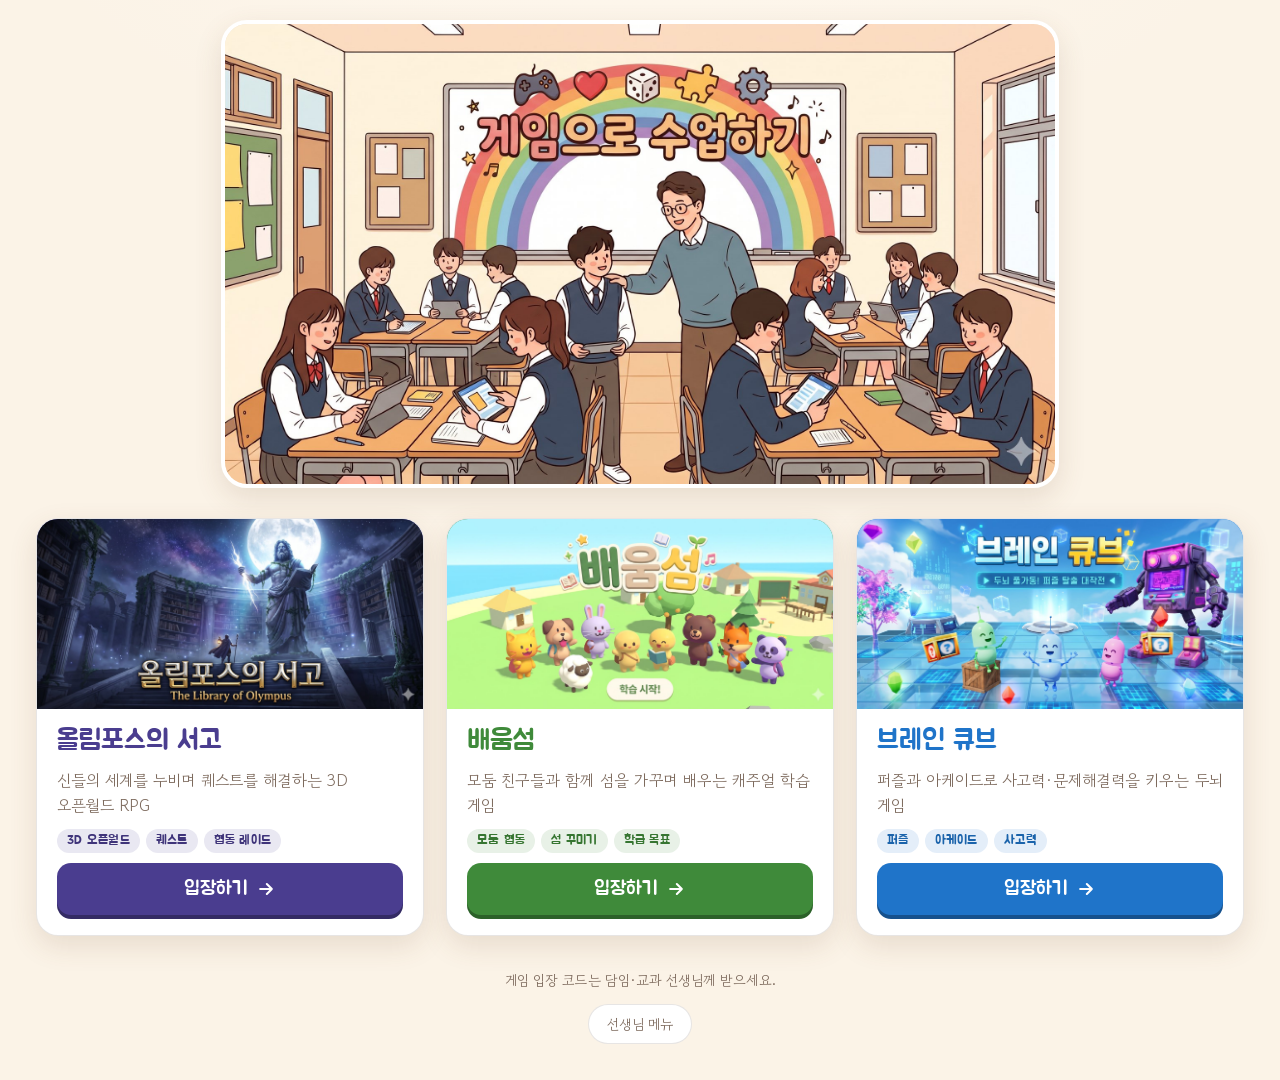
==== index.html @ d5560365 "Add files via upload" ====
<!doctype html>
<html lang="ko">
<head>
<meta charset="utf-8">
<meta name="viewport" content="width=device-width, initial-scale=1, viewport-fit=cover">
<meta name="theme-color" content="#fbf3e7">
<title>교과 학습 게임</title>
<link rel="manifest" href="./manifest.webmanifest">
<link rel="icon" href="./assets/icon-192.png">
<link rel="apple-touch-icon" href="./assets/icon-192.png">
<link rel="stylesheet" href="./fonts/fonts.css">
<style>
  :root {
    --bg: #fbf3e7;
    --bg-2: #f3e6d3;
    --ink: #3a2c25;
    --ink-soft: #7d6a5d;
    --card: #ffffff;
    --line: rgba(58,44,37,.12);
    --focus: #e0663e;
    --shadow: 0 10px 28px rgba(110,78,52,.14);
  }
  * { box-sizing: border-box; }
  html, body { margin: 0; }
  body {
    min-height: 100dvh;
    background:
      radial-gradient(900px 420px at 50% -120px, #fff8ee 0%, transparent 70%),
      var(--bg);
    color: var(--ink);
    font-family: 'Gowun Dodum', system-ui, -apple-system, 'Apple SD Gothic Neo', sans-serif;
    -webkit-tap-highlight-color: transparent;
    word-break: keep-all;
    overflow-wrap: anywhere;
  }
  .wrap {
    max-width: 1240px;
    margin: 0 auto;
    padding: max(20px, env(safe-area-inset-top)) 16px 36px;
  }
  .sr-only {
    position: absolute; width: 1px; height: 1px; padding: 0; margin: -1px;
    overflow: hidden; clip: rect(0,0,0,0); white-space: nowrap; border: 0;
  }

  /* ---------- 상단 ---------- */
  header { text-align: center; margin: 0 0 30px; }
  .hero {
    display: none;
    margin: 0 auto;
    /* 화면 높이가 낮은 PC에서도 게임 카드가 첫 화면에 보이도록 */
    max-width: min(1080px, calc(52vh * 1.79));
    border-radius: 26px;
    overflow: hidden;
    box-shadow: var(--shadow);
    border: 4px solid #fff;
    background: var(--bg-2);
    aspect-ratio: 2752 / 1536;
  }
  .hero img { width: 100%; height: 100%; object-fit: cover; display: block; }
  .has-hero .hero { display: block; }
  .school {
    display: inline-block;
    font-family: 'Jua', sans-serif; font-size: 15px; font-weight: 400;
    color: var(--ink-soft);
    background: #fff;
    border: 1px solid var(--line);
    padding: 5px 14px; border-radius: 999px;
    margin: 0 0 12px;
  }
  .has-hero .school { margin: 18px 0 0; }
  .school:empty, .greeting:empty { display: none; }
  h1 {
    font-family: 'Jua', 'Gowun Dodum', sans-serif;
    font-weight: 400;
    font-size: clamp(34px, 6vw, 56px);
    margin: 0; line-height: 1.1;
  }
  .greeting { color: var(--ink-soft); margin: 14px 0 0; font-size: clamp(16px, 2.2vw, 19px); }

  /* ---------- 게임 카드 ---------- */
  .games {
    display: grid;
    gap: 22px;
    grid-template-columns: 1fr;
    max-width: 760px;
    margin: 0 auto;
  }
  @media (min-width: 1000px) {
    .games { grid-template-columns: repeat(3, 1fr); max-width: none; }
  }
  .game {
    display: flex; flex-direction: column;
    background: var(--card);
    border: 1px solid var(--line);
    border-radius: 22px;
    overflow: hidden;
    color: inherit; text-decoration: none;
    transition: transform .18s ease, box-shadow .18s ease, border-color .18s ease;
    box-shadow: var(--shadow);
  }
  a.game:hover { transform: translateY(-4px); box-shadow: 0 18px 38px rgba(110,78,52,.22); border-color: var(--accent); }
  a.game:hover .banner img { transform: scale(1.03); }
  a.game:active { transform: translateY(-1px) scale(.99); }
  a.game:focus-visible { outline: 3px solid var(--focus); outline-offset: 3px; }

  .banner {
    aspect-ratio: 2912 / 1440;
    position: relative;
    overflow: hidden;
    background: var(--accent);
  }
  .banner img, .banner svg {
    position: absolute; inset: 0;
    width: 100%; height: 100%;
    object-fit: cover; display: block;
    transition: transform .35s ease;
  }
  .body { padding: 16px 20px 20px; display: flex; flex-direction: column; gap: 10px; flex: 1; }
  .title {
    font-family: 'Jua', 'Gowun Dodum', sans-serif;
    font-weight: 400;
    font-size: 28px; line-height: 1.15; margin: 0;
    color: var(--accent);
  }
  .tagline { margin: 0; color: var(--ink-soft); font-size: 16px; line-height: 1.6; }
  .tags { display: flex; flex-wrap: wrap; gap: 6px; }
  .tags span {
    font-family: 'Jua', sans-serif; font-weight: 400;
    font-size: 13px; letter-spacing: .02em;
    padding: 4px 10px; border-radius: 999px;
    background: color-mix(in srgb, var(--accent) 12%, white);
    color: color-mix(in srgb, var(--accent) 85%, black);
  }
  .enter {
    margin-top: auto;
    display: flex; align-items: center; justify-content: center; gap: 8px;
    min-height: 52px;
    border-radius: 14px;
    background: var(--accent);
    color: #fff;
    font-family: 'Jua', sans-serif; font-weight: 400; font-size: 19px;
    box-shadow: 0 4px 0 color-mix(in srgb, var(--accent) 70%, black);
  }
  a.game:active .enter { transform: translateY(2px); box-shadow: 0 2px 0 color-mix(in srgb, var(--accent) 70%, black); }
  .enter svg { width: 20px; height: 20px; }

  /* 준비 중 */
  .game.soon { cursor: default; }
  .game.soon .banner > :not(.badge) { filter: grayscale(.8) brightness(.85); }
  .game.soon .enter { background: var(--bg-2); color: var(--ink-soft); box-shadow: none; }
  .badge {
    position: absolute; top: 12px; left: 12px; z-index: 2;
    background: rgba(40,28,22,.7); color: #fff;
    font-family: 'Jua', sans-serif; font-size: 14px; font-weight: 400;
    padding: 5px 12px; border-radius: 999px;
  }

  /* ---------- 하단 ---------- */
  footer {
    margin-top: 34px;
    display: flex; flex-direction: column; align-items: center; gap: 14px;
    color: var(--ink-soft); font-size: 14px; text-align: center;
  }
  .teacher-toggle {
    font: inherit; color: var(--ink-soft);
    background: #fff; border: 1px solid var(--line);
    padding: 9px 18px; border-radius: 999px; cursor: pointer;
  }
  .teacher-toggle:hover { color: var(--ink); border-color: rgba(58,44,37,.3); }
  .teacher-panel {
    display: none;
    width: 100%; max-width: 520px;
    background: #fff; border: 1px solid var(--line);
    border-radius: 16px; padding: 16px;
    text-align: left; box-shadow: var(--shadow);
  }
  .teacher-panel.open { display: block; }
  .teacher-panel h2 { font-family: 'Jua', sans-serif; font-weight: 400; font-size: 17px; margin: 0 0 10px; color: var(--ink); }
  .teacher-panel a {
    display: flex; justify-content: space-between; align-items: center;
    padding: 12px 14px; margin-top: 8px;
    border-radius: 10px; background: var(--bg);
    color: var(--ink); text-decoration: none;
  }
  .teacher-panel a:hover { background: var(--bg-2); }
  .teacher-panel .none { margin: 0; line-height: 1.6; }
  .teacher-panel code { background: var(--bg-2); padding: 1px 6px; border-radius: 4px; }

  @media (max-width: 480px) {
    .hero { border-radius: 18px; border-width: 3px; }
    .title { font-size: 24px; }
    .body { padding: 14px 16px 16px; }
  }
  @media (prefers-reduced-motion: reduce) {
    .game, .banner img { transition: none; }
    a.game:hover, a.game:hover .banner img { transform: none; }
  }
</style>
</head>
<body>
<div class="wrap">
  <header id="top">
    <div class="hero" id="hero"><img id="heroImg" alt=""></div>
    <div class="school" id="school"></div>
    <h1 id="siteTitle">교과 학습 게임</h1>
    <p class="greeting" id="greeting"></p>
  </header>

  <main class="games" id="games" aria-label="게임 목록"></main>

  <footer>
    <div id="footerNote"></div>
    <button class="teacher-toggle" id="teacherToggle" aria-expanded="false" aria-controls="teacherPanel">선생님 메뉴</button>
    <div class="teacher-panel" id="teacherPanel"></div>
  </footer>
</div>

<!-- 기본 배너 일러스트 (config.js에서 image를 지정하면 그 이미지로 바뀝니다) -->
<template id="art-olympos">
  <svg viewBox="0 0 320 200" preserveAspectRatio="xMidYMid slice" aria-hidden="true">
    <defs>
      <linearGradient id="o-sky" x1="0" y1="0" x2="0" y2="1">
        <stop offset="0" stop-color="#2b1f63"/><stop offset=".55" stop-color="#8a4fb3"/><stop offset="1" stop-color="#f2b56b"/>
      </linearGradient>
      <linearGradient id="o-stone" x1="0" y1="0" x2="0" y2="1">
        <stop offset="0" stop-color="#fff4dc"/><stop offset="1" stop-color="#d9c29a"/>
      </linearGradient>
    </defs>
    <rect width="320" height="200" fill="url(#o-sky)"/>
    <circle cx="250" cy="52" r="26" fill="#ffe7a8" opacity=".9"/>
    <g fill="#fff" opacity=".7"><circle cx="40" cy="30" r="1.4"/><circle cx="90" cy="18" r="1"/><circle cx="150" cy="40" r="1.2"/><circle cx="205" cy="22" r="1"/><circle cx="290" cy="95" r="1"/></g>
    <path d="M0 160 Q60 130 120 150 T240 140 T320 150 V200 H0Z" fill="#3b2a6e" opacity=".8"/>
    <path d="M0 175 Q80 150 160 168 T320 165 V200 H0Z" fill="#2a1d55"/>
    <g fill="url(#o-stone)">
      <path d="M95 92 L160 62 L225 92 Z"/>
      <rect x="92" y="92" width="136" height="8" rx="1"/>
      <rect x="103" y="102" width="10" height="50"/><rect x="125" y="102" width="10" height="50"/>
      <rect x="185" y="102" width="10" height="50"/><rect x="207" y="102" width="10" height="50"/>
      <rect x="86" y="152" width="148" height="7" rx="1"/>
      <rect x="78" y="159" width="164" height="7" rx="1"/>
    </g>
    <!-- 서고: 신전 안의 책장 -->
    <rect x="140" y="104" width="40" height="48" fill="#4a2f2a"/>
    <g>
      <rect x="143" y="108" width="5" height="18" fill="#e06b5a"/><rect x="149" y="110" width="4" height="16" fill="#f2c45a"/>
      <rect x="154" y="107" width="6" height="19" fill="#5aa0e0"/><rect x="161" y="109" width="4" height="17" fill="#7cc48a"/>
      <rect x="166" y="108" width="5" height="18" fill="#c58ae0"/><rect x="172" y="110" width="5" height="16" fill="#f2c45a"/>
      <rect x="143" y="129" width="34" height="2" fill="#2e1c19"/>
      <rect x="144" y="133" width="6" height="17" fill="#5aa0e0"/><rect x="151" y="135" width="4" height="15" fill="#e06b5a"/>
      <rect x="156" y="132" width="5" height="18" fill="#7cc48a"/><rect x="162" y="134" width="6" height="16" fill="#f2c45a"/>
      <rect x="169" y="133" width="7" height="17" fill="#c58ae0"/>
    </g>
    <path d="M158 70 l6 0 -4 7 5 0 -9 12 3 -9 -5 0z" fill="#ffd66b"/>
  </svg>
</template>

<template id="art-baeum">
  <svg viewBox="0 0 320 200" preserveAspectRatio="xMidYMid slice" aria-hidden="true">
    <defs>
      <linearGradient id="b-sky" x1="0" y1="0" x2="0" y2="1">
        <stop offset="0" stop-color="#8fd8ff"/><stop offset="1" stop-color="#d9f4ff"/>
      </linearGradient>
      <linearGradient id="b-sea" x1="0" y1="0" x2="0" y2="1">
        <stop offset="0" stop-color="#3cc1d6"/><stop offset="1" stop-color="#1e8fb8"/>
      </linearGradient>
    </defs>
    <rect width="320" height="200" fill="url(#b-sky)"/>
    <circle cx="262" cy="44" r="20" fill="#fff3a6"/>
    <g fill="#fff"><ellipse cx="70" cy="40" rx="26" ry="9"/><ellipse cx="88" cy="34" rx="16" ry="9"/><ellipse cx="190" cy="28" rx="20" ry="7"/></g>
    <rect y="120" width="320" height="80" fill="url(#b-sea)"/>
    <g stroke="#fff" stroke-width="2" stroke-linecap="round" fill="none" opacity=".55">
      <path d="M20 150 q8 -5 16 0"/><path d="M270 165 q8 -5 16 0"/><path d="M60 180 q8 -5 16 0"/><path d="M250 140 q8 -5 16 0"/>
    </g>
    <ellipse cx="160" cy="138" rx="112" ry="22" fill="#f6e2a8"/>
    <path d="M70 136 Q100 92 160 96 Q222 92 250 136 Z" fill="#6fcf6a"/>
    <path d="M95 130 Q125 104 165 108 Q205 106 228 130 Z" fill="#59b85a"/>
    <!-- 집 -->
    <rect x="176" y="100" width="34" height="26" rx="3" fill="#fff8ee"/>
    <path d="M171 102 L193 84 L215 102 Z" fill="#ff8a6b"/>
    <rect x="189" y="110" width="9" height="16" rx="2" fill="#9a6a4a"/>
    <!-- 야자수 -->
    <path d="M118 128 q-4 -26 6 -46" stroke="#9a6a4a" stroke-width="5" fill="none" stroke-linecap="round"/>
    <g fill="#3fa84a">
      <path d="M124 82 q-22 -6 -32 8 q16 -4 32 -8z"/><path d="M124 82 q22 -8 32 6 q-16 -2 -32 -6z"/>
      <path d="M124 82 q-8 -18 -26 -18 q12 8 26 18z"/><path d="M124 82 q6 -20 24 -20 q-12 8 -24 20z"/>
    </g>
    <circle cx="121" cy="86" r="3" fill="#8a5a2a"/><circle cx="127" cy="87" r="3" fill="#8a5a2a"/>
    <!-- 꽃 -->
    <g><circle cx="148" cy="122" r="3" fill="#ff7aa8"/><circle cx="232" cy="124" r="3" fill="#ffd34d"/><circle cx="100" cy="126" r="3" fill="#ffd34d"/></g>
  </svg>
</template>

<template id="art-braincube">
  <svg viewBox="0 0 320 200" preserveAspectRatio="xMidYMid slice" aria-hidden="true">
    <defs>
      <linearGradient id="c-bg" x1="0" y1="0" x2="1" y2="1">
        <stop offset="0" stop-color="#0d2f3f"/><stop offset="1" stop-color="#14536a"/>
      </linearGradient>
      <pattern id="c-grid" width="20" height="20" patternUnits="userSpaceOnUse">
        <path d="M20 0 H0 V20" fill="none" stroke="#7ff0ff" stroke-opacity=".10"/>
      </pattern>
    </defs>
    <rect width="320" height="200" fill="url(#c-bg)"/>
    <rect width="320" height="200" fill="url(#c-grid)"/>
    <!-- 아이소메트릭 큐브 3x3 -->
    <g transform="translate(160 104)">
      <!-- 윗면 -->
      <g>
        <path d="M0 -66 L57 -33 L0 0 L-57 -33Z" fill="#ffd34d"/>
        <g stroke="#0d2f3f" stroke-width="2.5" fill="none" stroke-linejoin="round">
          <path d="M0 -66 L57 -33 L0 0 L-57 -33Z"/>
          <path d="M-19 -55 L38 -22"/><path d="M-38 -44 L19 -11"/>
          <path d="M19 -55 L-38 -22"/><path d="M38 -44 L-19 -11"/>
        </g>
        <path d="M0 -44 L19 -33 L0 -22 L-19 -33Z" fill="#ff7a59"/>
      </g>
      <!-- 왼쪽 면 -->
      <g>
        <path d="M-57 -33 L0 0 L0 66 L-57 33Z" fill="#3ec9a7"/>
        <path d="M-38 0 L-19 11 L-19 33 L-38 22Z" fill="#5aa0ff"/>
        <g stroke="#0d2f3f" stroke-width="2.5" fill="none" stroke-linejoin="round">
          <path d="M-57 -33 L0 0 L0 66 L-57 33Z"/>
          <path d="M-38 -22 L-38 44"/><path d="M-19 -11 L-19 55"/>
          <path d="M-57 -11 L0 22"/><path d="M-57 11 L0 44"/>
        </g>
      </g>
      <!-- 오른쪽 면 -->
      <g>
        <path d="M57 -33 L0 0 L0 66 L57 33Z" fill="#c07aff"/>
        <path d="M19 33 L38 22 L38 44 L19 55Z" fill="#ffd34d"/>
        <g stroke="#0d2f3f" stroke-width="2.5" fill="none" stroke-linejoin="round">
          <path d="M57 -33 L0 0 L0 66 L57 33Z"/>
          <path d="M38 -22 L38 44"/><path d="M19 -11 L19 55"/>
          <path d="M57 -11 L0 22"/><path d="M57 11 L0 44"/>
        </g>
      </g>
    </g>
    <g fill="#7ff0ff">
      <path d="M62 52 l3 8 8 3 -8 3 -3 8 -3 -8 -8 -3 8 -3z" opacity=".9"/>
      <path d="M262 140 l2 6 6 2 -6 2 -2 6 -2 -6 -6 -2 6 -2z" opacity=".8"/>
      <path d="M256 46 l2 5 5 2 -5 2 -2 5 -2 -5 -5 -2 5 -2z" opacity=".6"/>
    </g>
    <g fill="#ffd34d" opacity=".85" font-family="sans-serif" font-weight="700">
      <text x="44" y="150" font-size="22">?</text><text x="270" y="86" font-size="18">+</text>
    </g>
  </svg>
</template>

<script src="./config.js"></script>
<script>
(function () {
  var cfg = window.PORTAL_CONFIG || {};
  var ACCENTS = { olympos: '#4a3d8f', baeum: '#3f8a3a', braincube: '#1f74c9' };
  var FALLBACK = ['#e0663e', '#4f7be0', '#c9a12a', '#d14f8a'];

  function el(tag, cls, text) {
    var n = document.createElement(tag);
    if (cls) n.className = cls;
    if (text != null) n.textContent = text;
    return n;
  }
  function isExternal(url) { return /^https?:\/\//i.test(url); }

  // 상단
  var title = cfg.siteTitle || '교과 학습 게임';
  document.title = cfg.schoolName ? title + ' | ' + cfg.schoolName : title;
  document.getElementById('siteTitle').textContent = title;
  document.getElementById('school').textContent = cfg.schoolName || '';
  document.getElementById('greeting').textContent = cfg.greeting || '';
  document.getElementById('footerNote').textContent = cfg.footerNote || '';

  // 대표 이미지: 지정하면 큰 제목 대신 이미지를 보여 줍니다
  if (cfg.heroImage) {
    var heroImg = document.getElementById('heroImg');
    heroImg.alt = title;
    heroImg.onerror = function () {
      document.getElementById('top').classList.remove('has-hero');
      document.getElementById('siteTitle').classList.remove('sr-only');
    };
    heroImg.src = cfg.heroImage;
    document.getElementById('top').classList.add('has-hero');
    document.getElementById('siteTitle').classList.add('sr-only');
  }

  // 게임 카드
  var list = document.getElementById('games');
  var games = (cfg.games || []).filter(function (g) { return g && g.visible !== false; });

  games.forEach(function (g, i) {
    var ready = !!(g.url && String(g.url).trim());
    var card = el(ready ? 'a' : 'div', 'game' + (ready ? '' : ' soon'));
    card.style.setProperty('--accent', g.accent || ACCENTS[g.id] || FALLBACK[i % FALLBACK.length]);

    if (ready) {
      card.href = g.url;
      if (g.newTab) { card.target = '_blank'; card.rel = 'noopener'; }
      card.setAttribute('aria-label', g.title + ' 입장하기');
    } else {
      card.setAttribute('aria-disabled', 'true');
    }

    var banner = el('div', 'banner');
    if (g.image) {
      var img = el('img');
      img.src = g.image; img.alt = g.title + ' 대표 이미지';
      img.onerror = function () { img.remove(); addArt(banner, g.id); };
      banner.appendChild(img);
    } else {
      addArt(banner, g.id);
    }
    if (!ready) banner.appendChild(el('span', 'badge', '준비 중'));
    card.appendChild(banner);

    var body = el('div', 'body');
    body.appendChild(el('h2', 'title', g.title || '이름 없는 게임'));
    if (g.tagline) body.appendChild(el('p', 'tagline', g.tagline));
    if (g.tags && g.tags.length) {
      var tags = el('div', 'tags');
      g.tags.forEach(function (t) { tags.appendChild(el('span', null, t)); });
      body.appendChild(tags);
    }
    var enter = el('div', 'enter');
    if (ready) {
      enter.appendChild(document.createTextNode('입장하기'));
      enter.insertAdjacentHTML('beforeend',
        '<svg viewBox="0 0 24 24" fill="none" stroke="currentColor" stroke-width="2.5" stroke-linecap="round" stroke-linejoin="round" aria-hidden="true"><path d="M5 12h14M13 6l6 6-6 6"/></svg>');
    } else {
      enter.textContent = '곧 열려요';
    }
    body.appendChild(enter);
    card.appendChild(body);
    list.appendChild(card);
  });

  function addArt(banner, id) {
    var tpl = document.getElementById('art-' + id);
    if (tpl) banner.insertBefore(tpl.content.cloneNode(true), banner.firstChild);
  }

  // 선생님 메뉴
  var toggle = document.getElementById('teacherToggle');
  var panel = document.getElementById('teacherPanel');
  panel.appendChild(el('h2', null, '교사용 관리 페이지'));
  var links = games.filter(function (g) { return g.teacherUrl && String(g.teacherUrl).trim(); });
  if (links.length) {
    links.forEach(function (g) {
      var a = el('a');
      a.href = g.teacherUrl; a.target = '_blank'; a.rel = 'noopener';
      a.appendChild(el('span', null, g.title));
      a.appendChild(el('span', null, '↗'));
      panel.appendChild(a);
    });
  } else {
    var p = el('p', 'none');
    p.innerHTML = '아직 등록된 관리 페이지가 없습니다. <code>config.js</code>의 <code>teacherUrl</code>에 각 게임의 교사용 서버 주소를 넣으면 여기에 나타납니다.';
    panel.appendChild(p);
  }
  toggle.addEventListener('click', function () {
    var open = panel.classList.toggle('open');
    toggle.setAttribute('aria-expanded', open ? 'true' : 'false');
  });
})();
</script>
</body>
</html>
---- fonts/fonts.css ----
/* 자체 포함 웹폰트 — 모두 SIL Open Font License 1.1 (상업적 이용·수정·재배포 허용)
   - 배민 주아체 (Jua)      : OFL-Jua-Regular.txt
   - 고운돋움 (Gowun Dodum)  : OFL-GowunDodum-Regular.txt
   원본: github.com/google/fonts — 웹용으로 한글·영문·기호만 남기고 한자를 뺀 파일입니다. */

@font-face {
  font-family: 'Jua';
  src: url('./Jua-Regular.woff2') format('woff2');
  font-weight: 400;
  font-style: normal;
  font-display: swap;
}

@font-face {
  font-family: 'Gowun Dodum';
  src: url('./GowunDodum-Regular.woff2') format('woff2');
  font-weight: 400;
  font-style: normal;
  font-display: swap;
}
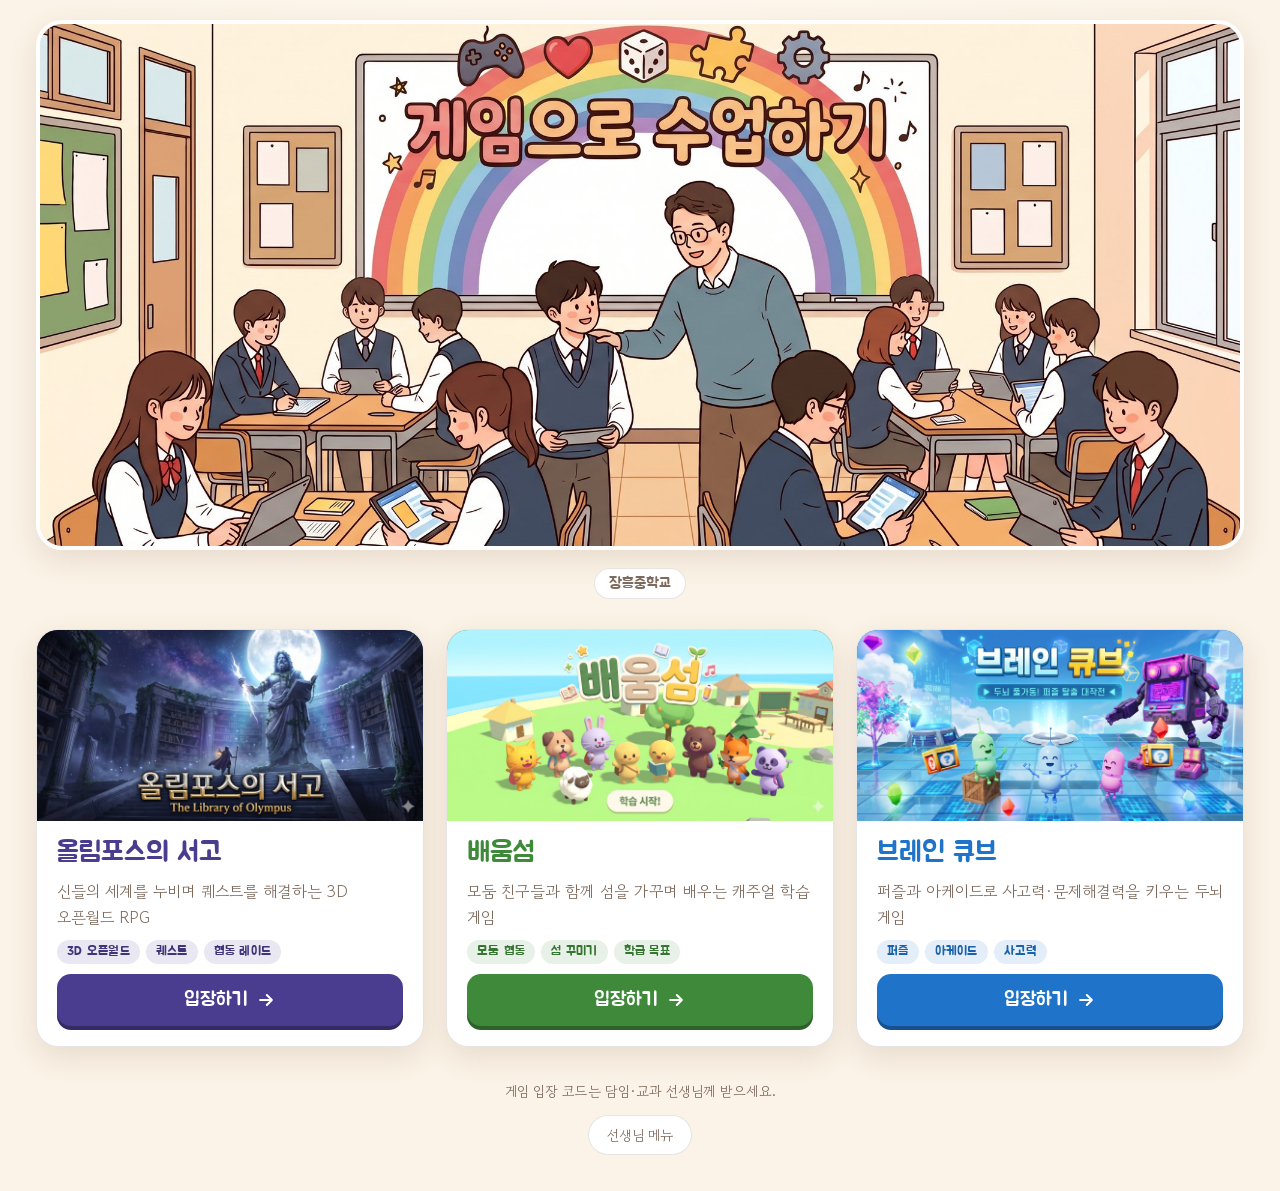
==== commit 532b7aa2: "Add files via upload" ====
--- a/index.html
+++ b/index.html
@@ -48,16 +48,15 @@
   .hero {
     display: none;
     margin: 0 auto;
-    /* 화면 높이가 낮은 PC에서도 게임 카드가 첫 화면에 보이도록 */
-    max-width: min(1080px, calc(52vh * 1.79));
+    max-width: 100%;
     border-radius: 26px;
     overflow: hidden;
     box-shadow: var(--shadow);
     border: 4px solid #fff;
     background: var(--bg-2);
-    aspect-ratio: 2752 / 1536;
-  }
-  .hero img { width: 100%; height: 100%; object-fit: cover; display: block; }
+  }
+  /* 이미지 비율을 그대로 쓰되, 화면 높이가 낮으면 위아래를 조금 잘라 게임 카드가 빨리 보이게 */
+  .hero img { width: 100%; height: auto; max-height: 58vh; object-fit: cover; object-position: center 40%; display: block; }
   .has-hero .hero { display: block; }
   .school {
     display: inline-block;
@@ -89,7 +88,9 @@
   @media (min-width: 1000px) {
     .games { grid-template-columns: repeat(3, 1fr); max-width: none; }
   }
+  .col { display: flex; flex-direction: column; gap: 12px; }
   .game {
+    flex: 1;
     display: flex; flex-direction: column;
     background: var(--card);
     border: 1px solid var(--line);
@@ -168,24 +169,26 @@
     padding: 9px 18px; border-radius: 999px; cursor: pointer;
   }
   .teacher-toggle:hover { color: var(--ink); border-color: rgba(58,44,37,.3); }
-  .teacher-panel {
+  .teacher-toggle[aria-expanded="true"] { background: var(--ink); color: #fff; border-color: var(--ink); }
+
+  /* 선생님 관리 버튼 — 각 게임 카드 바로 아래, 학생 입장 버튼과 같은 색 */
+  .teach {
     display: none;
-    width: 100%; max-width: 520px;
-    background: #fff; border: 1px solid var(--line);
-    border-radius: 16px; padding: 16px;
-    text-align: left; box-shadow: var(--shadow);
-  }
-  .teacher-panel.open { display: block; }
-  .teacher-panel h2 { font-family: 'Jua', sans-serif; font-weight: 400; font-size: 17px; margin: 0 0 10px; color: var(--ink); }
-  .teacher-panel a {
-    display: flex; justify-content: space-between; align-items: center;
-    padding: 12px 14px; margin-top: 8px;
-    border-radius: 10px; background: var(--bg);
-    color: var(--ink); text-decoration: none;
-  }
-  .teacher-panel a:hover { background: var(--bg-2); }
-  .teacher-panel .none { margin: 0; line-height: 1.6; }
-  .teacher-panel code { background: var(--bg-2); padding: 1px 6px; border-radius: 4px; }
+    align-items: center; justify-content: center; gap: 8px;
+    min-height: 50px; padding: 0 16px;
+    border-radius: 14px;
+    background: var(--accent); color: #fff;
+    font-family: 'Jua', sans-serif; font-size: 17px;
+    text-decoration: none;
+    box-shadow: 0 4px 0 color-mix(in srgb, var(--accent) 70%, black);
+    transition: transform .12s ease, filter .12s ease;
+  }
+  .teach svg { width: 18px; height: 18px; flex-shrink: 0; }
+  a.teach:hover { filter: brightness(1.08); }
+  a.teach:active { transform: translateY(2px); box-shadow: 0 2px 0 color-mix(in srgb, var(--accent) 70%, black); }
+  a.teach:focus-visible { outline: 3px solid var(--focus); outline-offset: 3px; }
+  .teach.none { background: var(--bg-2); color: var(--ink-soft); box-shadow: none; font-size: 15px; }
+  .teacher-on .teach { display: flex; }
 
   @media (max-width: 480px) {
     .hero { border-radius: 18px; border-width: 3px; }
@@ -195,6 +198,7 @@
   @media (prefers-reduced-motion: reduce) {
     .game, .banner img { transition: none; }
     a.game:hover, a.game:hover .banner img { transform: none; }
+    .teach { transition: none; }
   }
 </style>
 </head>
@@ -211,8 +215,7 @@
 
   <footer>
     <div id="footerNote"></div>
-    <button class="teacher-toggle" id="teacherToggle" aria-expanded="false" aria-controls="teacherPanel">선생님 메뉴</button>
-    <div class="teacher-panel" id="teacherPanel"></div>
+    <button class="teacher-toggle" id="teacherToggle" aria-expanded="false">선생님 메뉴</button>
   </footer>
 </div>
 
@@ -430,7 +433,12 @@
     }
     body.appendChild(enter);
     card.appendChild(body);
-    list.appendChild(card);
+
+    var col = el('div', 'col');
+    col.style.setProperty('--accent', card.style.getPropertyValue('--accent'));
+    col.appendChild(card);
+    col.appendChild(teacherButton(g));
+    list.appendChild(col);
   });
 
   function addArt(banner, id) {
@@ -438,27 +446,32 @@
     if (tpl) banner.insertBefore(tpl.content.cloneNode(true), banner.firstChild);
   }
 
-  // 선생님 메뉴
+  // 선생님 관리 버튼 (각 게임 카드 아래)
+  function teacherButton(g) {
+    var url = g.teacherUrl && String(g.teacherUrl).trim();
+    if (!url) return el('div', 'teach none', '관리 주소 미등록');
+    var a = el('a', 'teach');
+    a.href = url; a.target = '_blank'; a.rel = 'noopener';
+    a.setAttribute('aria-label', g.title + ' 교사용 관리 페이지 (새 탭)');
+    a.insertAdjacentHTML('beforeend',
+      '<svg viewBox="0 0 24 24" fill="none" stroke="currentColor" stroke-width="2.4" stroke-linecap="round" stroke-linejoin="round" aria-hidden="true"><rect x="4" y="11" width="16" height="10" rx="2"/><path d="M8 11V7a4 4 0 0 1 8 0v4"/></svg>');
+    a.appendChild(document.createTextNode('선생님 관리 페이지'));
+    return a;
+  }
+
+  // 선생님 메뉴: 누르면 각 게임 아래에 관리 버튼이 나타납니다
   var toggle = document.getElementById('teacherToggle');
-  var panel = document.getElementById('teacherPanel');
-  panel.appendChild(el('h2', null, '교사용 관리 페이지'));
-  var links = games.filter(function (g) { return g.teacherUrl && String(g.teacherUrl).trim(); });
-  if (links.length) {
-    links.forEach(function (g) {
-      var a = el('a');
-      a.href = g.teacherUrl; a.target = '_blank'; a.rel = 'noopener';
-      a.appendChild(el('span', null, g.title));
-      a.appendChild(el('span', null, '↗'));
-      panel.appendChild(a);
-    });
-  } else {
-    var p = el('p', 'none');
-    p.innerHTML = '아직 등록된 관리 페이지가 없습니다. <code>config.js</code>의 <code>teacherUrl</code>에 각 게임의 교사용 서버 주소를 넣으면 여기에 나타납니다.';
-    panel.appendChild(p);
-  }
   toggle.addEventListener('click', function () {
-    var open = panel.classList.toggle('open');
-    toggle.setAttribute('aria-expanded', open ? 'true' : 'false');
+    var on = document.body.classList.toggle('teacher-on');
+    toggle.setAttribute('aria-expanded', on ? 'true' : 'false');
+    toggle.textContent = on ? '선생님 메뉴 닫기' : '선생님 메뉴';
+    if (on) {
+      var first = document.querySelector('.teach');
+      if (first) {
+        var r = first.getBoundingClientRect();
+        if (r.top < 0 || r.bottom > window.innerHeight) first.scrollIntoView({ behavior: 'smooth', block: 'center' });
+      }
+    }
   });
 })();
 </script>
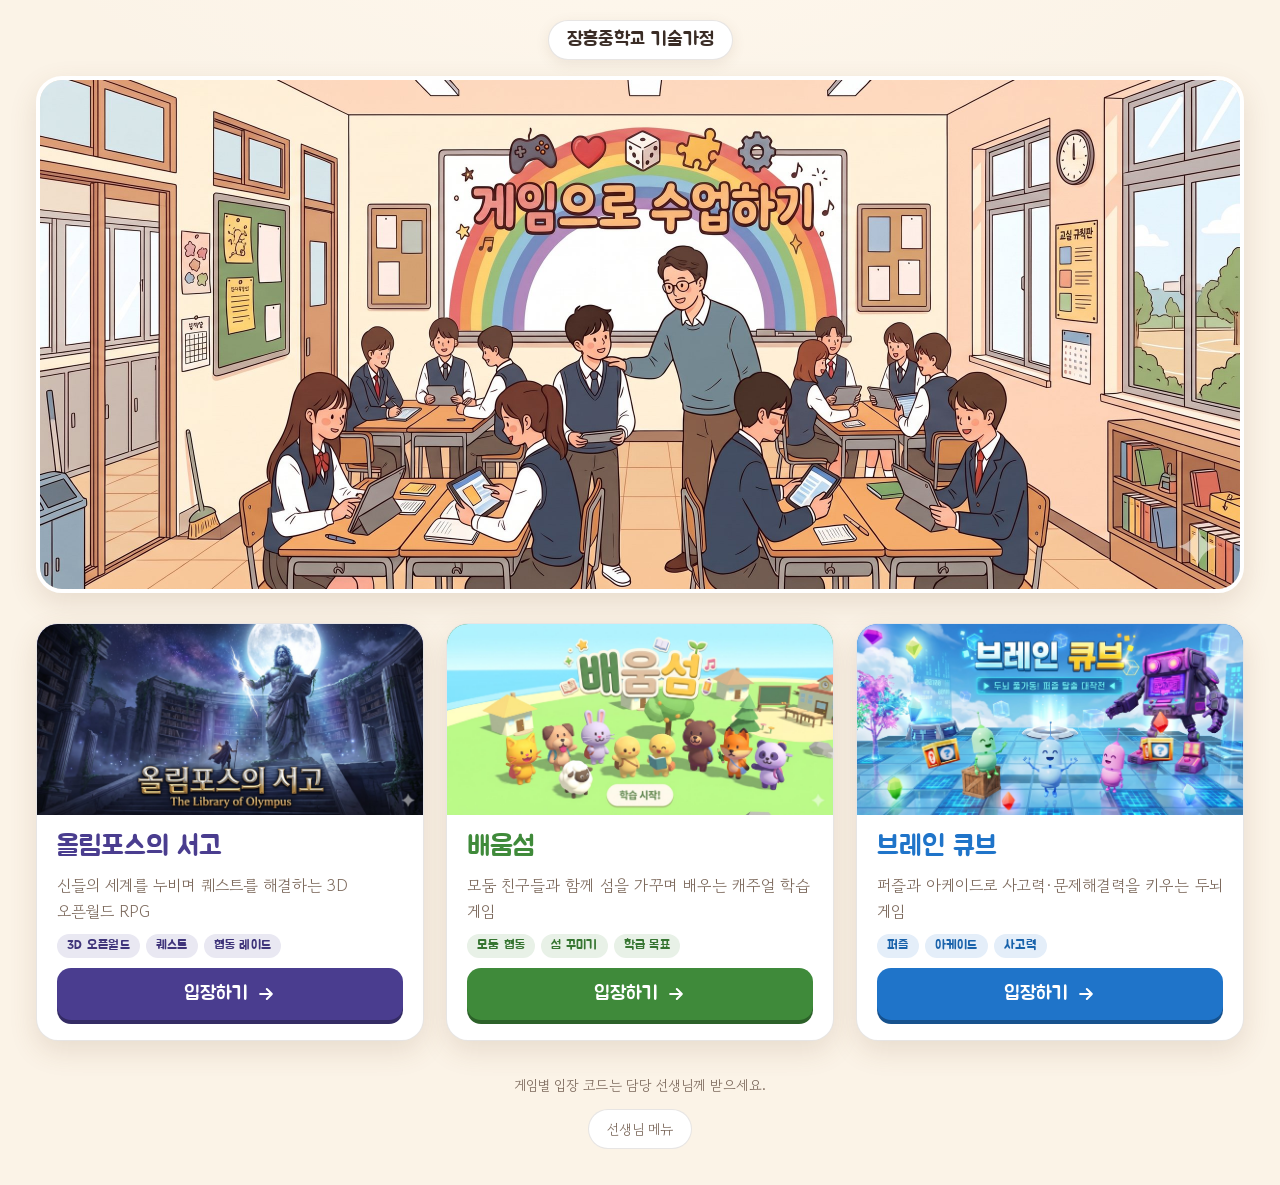
==== commit a2029096: "Add files via upload" ====
--- a/index.html
+++ b/index.html
@@ -58,17 +58,25 @@
   /* 이미지 비율을 그대로 쓰되, 화면 높이가 낮으면 위아래를 조금 잘라 게임 카드가 빨리 보이게 */
   .hero img { width: 100%; height: auto; max-height: 58vh; object-fit: cover; object-position: center 40%; display: block; }
   .has-hero .hero { display: block; }
+  /* 학교 마크 + 학교 이름 (대표 이미지 위) */
   .school {
-    display: inline-block;
-    font-family: 'Jua', sans-serif; font-size: 15px; font-weight: 400;
-    color: var(--ink-soft);
+    display: inline-flex; align-items: center; gap: 10px;
+    font-family: 'Jua', sans-serif; font-size: 19px; font-weight: 400;
+    color: var(--ink);
     background: #fff;
     border: 1px solid var(--line);
-    padding: 5px 14px; border-radius: 999px;
-    margin: 0 0 12px;
-  }
-  .has-hero .school { margin: 18px 0 0; }
+    padding: 6px 18px 6px 8px; border-radius: 999px;
+    margin: 0 0 16px;
+    box-shadow: 0 4px 14px rgba(110,78,52,.10);
+  }
+  .school img { height: 40px; width: auto; max-width: 120px; object-fit: contain; display: block; }
+  .school.text-only { padding: 7px 18px; }
+  .school.logo-only { padding: 6px 10px; }
   .school:empty, .greeting:empty { display: none; }
+  @media (max-width: 480px) {
+    .school { font-size: 17px; gap: 8px; margin-bottom: 12px; }
+    .school img { height: 34px; }
+  }
   h1 {
     font-family: 'Jua', 'Gowun Dodum', sans-serif;
     font-weight: 400;
@@ -205,8 +213,8 @@
 <body>
 <div class="wrap">
   <header id="top">
+    <div class="school" id="school"></div>
     <div class="hero" id="hero"><img id="heroImg" alt=""></div>
-    <div class="school" id="school"></div>
     <h1 id="siteTitle">교과 학습 게임</h1>
     <p class="greeting" id="greeting"></p>
   </header>
@@ -369,7 +377,21 @@
   var title = cfg.siteTitle || '교과 학습 게임';
   document.title = cfg.schoolName ? title + ' | ' + cfg.schoolName : title;
   document.getElementById('siteTitle').textContent = title;
-  document.getElementById('school').textContent = cfg.schoolName || '';
+  // 학교 마크와 학교 이름
+  var school = document.getElementById('school');
+  var logo = cfg.schoolLogo && String(cfg.schoolLogo).trim();
+  if (logo) {
+    var li = el('img');
+    li.src = logo;
+    li.alt = cfg.schoolName ? cfg.schoolName + ' 학교 마크' : '학교 마크';
+    li.onerror = function () { li.remove(); school.className = 'school text-only'; };
+    school.appendChild(li);
+    // 브라우저 탭 아이콘도 학교 마크로
+    var fav = document.querySelector('link[rel="icon"]');
+    if (fav) fav.href = logo;
+  }
+  if (cfg.schoolName) school.appendChild(el('span', null, cfg.schoolName));
+  school.className = 'school' + (logo && !cfg.schoolName ? ' logo-only' : (!logo && cfg.schoolName ? ' text-only' : ''));
   document.getElementById('greeting').textContent = cfg.greeting || '';
   document.getElementById('footerNote').textContent = cfg.footerNote || '';
 
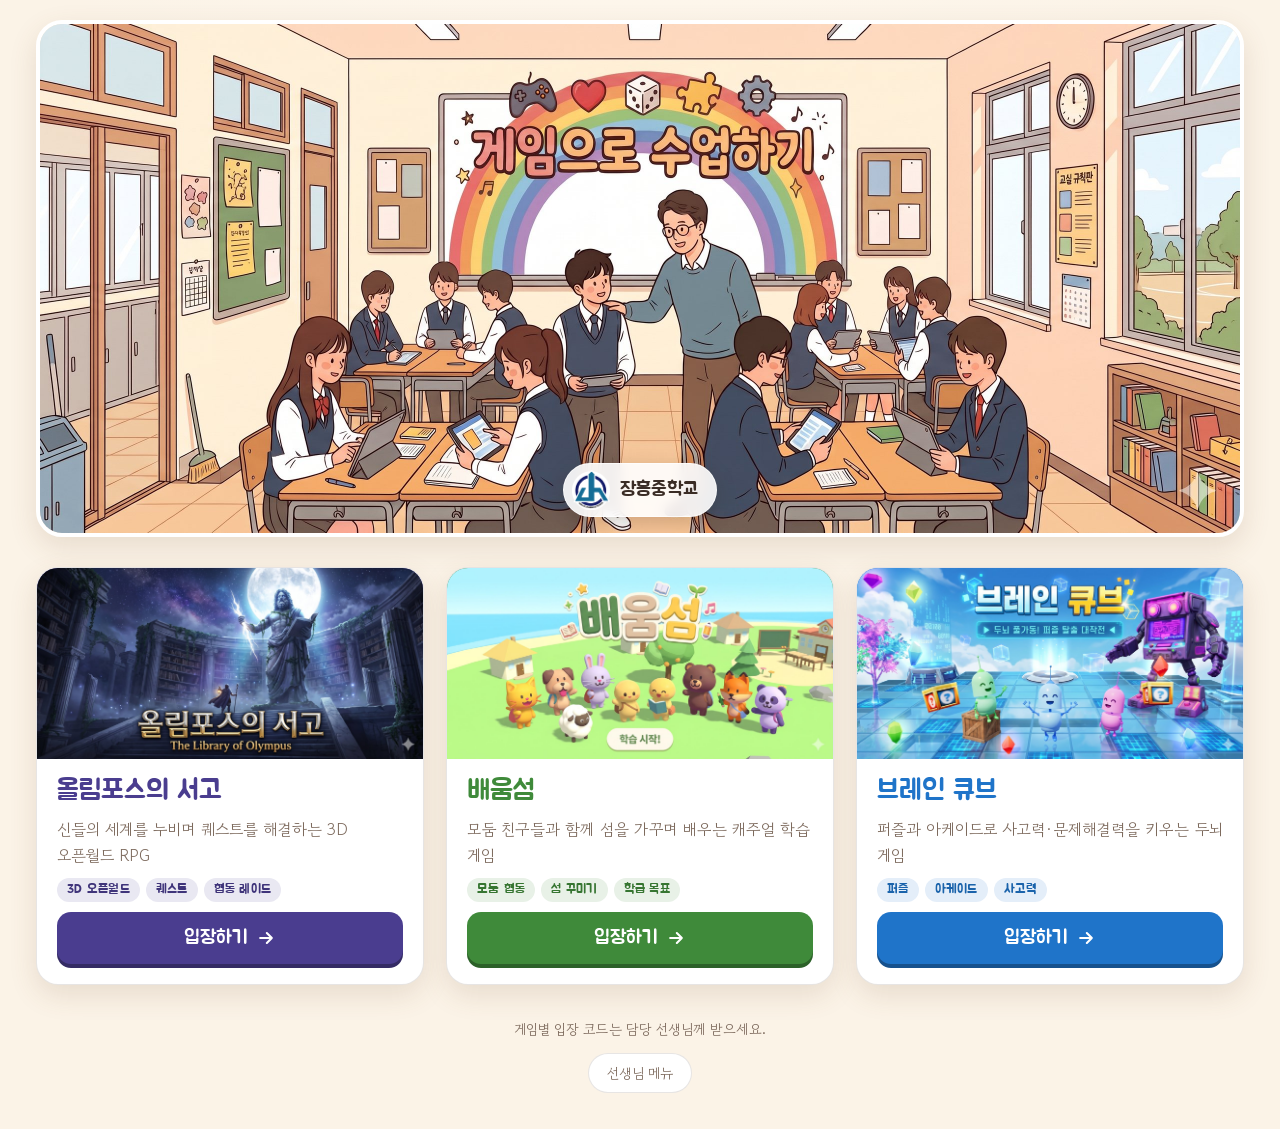
==== commit 36ffa8e6: "Add files via upload" ====
--- a/index.html
+++ b/index.html
@@ -57,7 +57,16 @@
   }
   /* 이미지 비율을 그대로 쓰되, 화면 높이가 낮으면 위아래를 조금 잘라 게임 카드가 빨리 보이게 */
   .hero img { width: 100%; height: auto; max-height: 58vh; object-fit: cover; object-position: center 40%; display: block; }
-  .has-hero .hero { display: block; }
+  .has-hero .hero { display: block; position: relative; }
+  /* 대표 이미지가 있으면 학교 마크·이름을 이미지 안쪽 아래 가운데에 */
+  .hero .school {
+    position: absolute; left: 50%; bottom: 16px; transform: translateX(-50%);
+    margin: 0; white-space: nowrap;
+    background: rgba(255,255,255,.9);
+    -webkit-backdrop-filter: blur(6px); backdrop-filter: blur(6px);
+    border-color: rgba(255,255,255,.7);
+    box-shadow: 0 6px 20px rgba(60,40,25,.22);
+  }
   /* 학교 마크 + 학교 이름 (대표 이미지 위) */
   .school {
     display: inline-flex; align-items: center; gap: 10px;
@@ -76,6 +85,10 @@
   @media (max-width: 480px) {
     .school { font-size: 17px; gap: 8px; margin-bottom: 12px; }
     .school img { height: 34px; }
+    .hero .school { bottom: 8px; font-size: 14px; gap: 6px; padding: 4px 12px 4px 5px; }
+    .hero .school.text-only { padding: 4px 12px; }
+    .hero .school.logo-only { padding: 4px 6px; }
+    .hero .school img { height: 26px; }
   }
   h1 {
     font-family: 'Jua', 'Gowun Dodum', sans-serif;
@@ -213,8 +226,8 @@
 <body>
 <div class="wrap">
   <header id="top">
+    <div class="hero" id="hero"><img id="heroImg" alt=""></div>
     <div class="school" id="school"></div>
-    <div class="hero" id="hero"><img id="heroImg" alt=""></div>
     <h1 id="siteTitle">교과 학습 게임</h1>
     <p class="greeting" id="greeting"></p>
   </header>
@@ -401,9 +414,11 @@
     heroImg.alt = title;
     heroImg.onerror = function () {
       document.getElementById('top').classList.remove('has-hero');
+      document.getElementById('top').insertBefore(school, document.getElementById('siteTitle'));
       document.getElementById('siteTitle').classList.remove('sr-only');
     };
     heroImg.src = cfg.heroImage;
+    document.getElementById('hero').appendChild(school);
     document.getElementById('top').classList.add('has-hero');
     document.getElementById('siteTitle').classList.add('sr-only');
   }
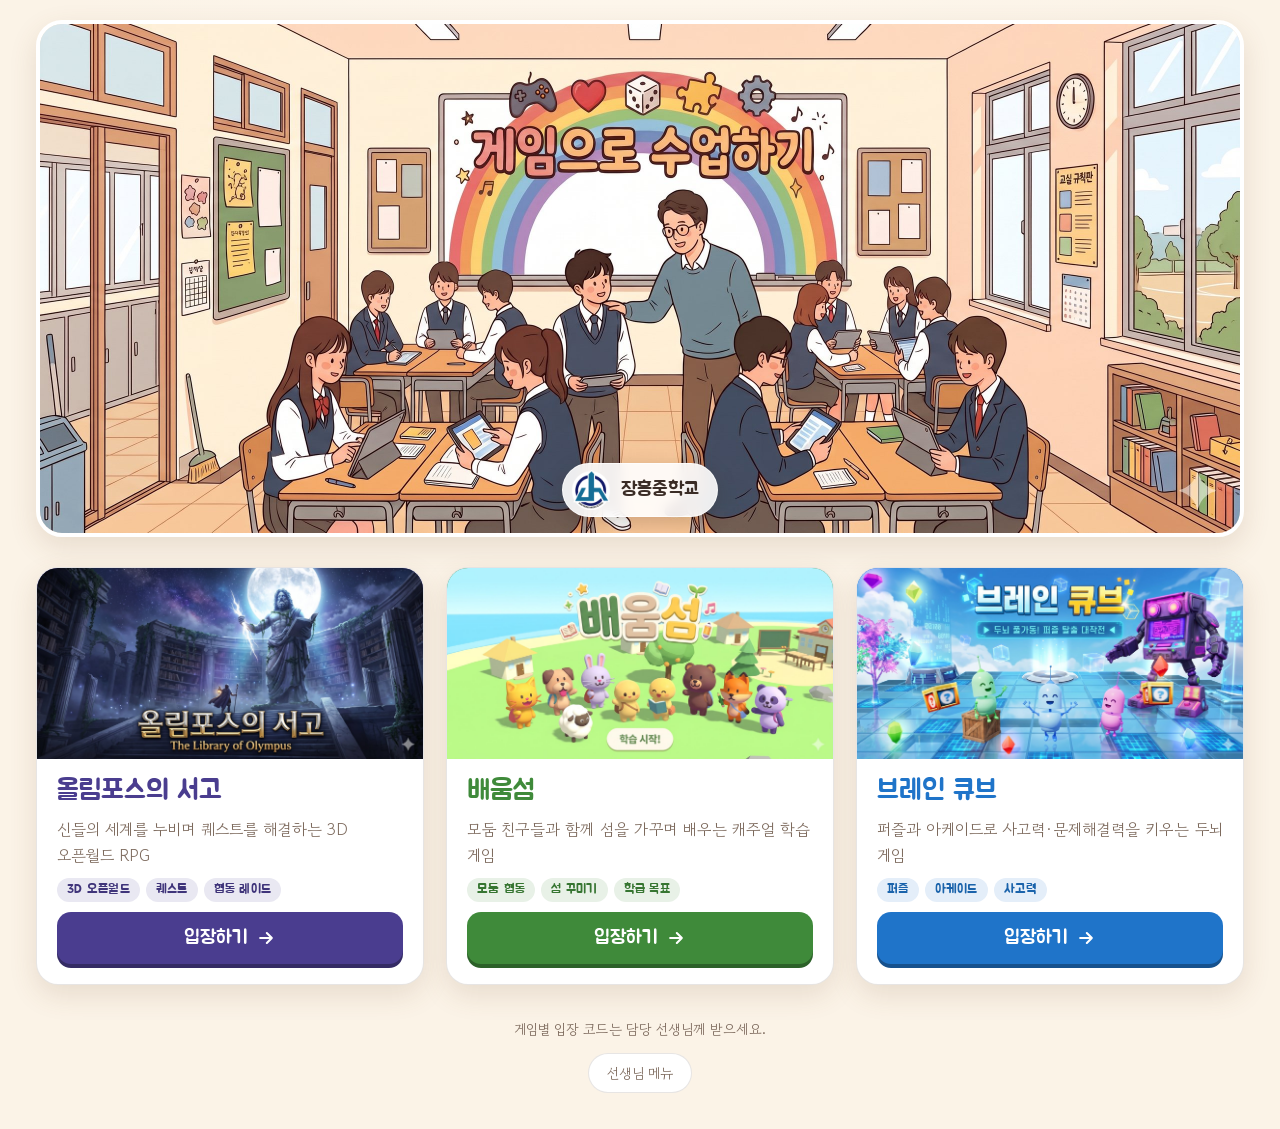
==== commit 8a3f2a2e: "Add files via upload" ====
--- a/index.html
+++ b/index.html
@@ -109,6 +109,15 @@
   @media (min-width: 1000px) {
     .games { grid-template-columns: repeat(3, 1fr); max-width: none; }
   }
+  /* 게임이 4개일 때: 태블릿·작은 PC는 2×2, 넓은 PC는 한 줄에 4개 */
+  @media (min-width: 700px) {
+    .games[data-count="4"] { grid-template-columns: repeat(2, 1fr); max-width: none; }
+  }
+  @media (min-width: 1280px) {
+    .games[data-count="4"] { grid-template-columns: repeat(4, 1fr); }
+    .games[data-count="4"] .title { font-size: 25px; }
+    .games[data-count="4"] .tagline { font-size: 15px; }
+  }
   .col { display: flex; flex-direction: column; gap: 12px; }
   .game {
     flex: 1;
@@ -138,6 +147,7 @@
     object-fit: cover; display: block;
     transition: transform .35s ease;
   }
+  .game[data-id="monsterbook"] .banner img { object-position: center 20%; }
   .body { padding: 16px 20px 20px; display: flex; flex-direction: column; gap: 10px; flex: 1; }
   .title {
     font-family: 'Jua', 'Gowun Dodum', sans-serif;
@@ -375,7 +385,7 @@
 <script>
 (function () {
   var cfg = window.PORTAL_CONFIG || {};
-  var ACCENTS = { olympos: '#4a3d8f', baeum: '#3f8a3a', braincube: '#1f74c9' };
+  var ACCENTS = { olympos: '#4a3d8f', baeum: '#3f8a3a', braincube: '#1f74c9', monsterbook: '#c8551f' };
   var FALLBACK = ['#e0663e', '#4f7be0', '#c9a12a', '#d14f8a'];
 
   function el(tag, cls, text) {
@@ -426,10 +436,12 @@
   // 게임 카드
   var list = document.getElementById('games');
   var games = (cfg.games || []).filter(function (g) { return g && g.visible !== false; });
+  list.setAttribute('data-count', games.length);
 
   games.forEach(function (g, i) {
     var ready = !!(g.url && String(g.url).trim());
     var card = el(ready ? 'a' : 'div', 'game' + (ready ? '' : ' soon'));
+    card.setAttribute('data-id', g.id || '');
     card.style.setProperty('--accent', g.accent || ACCENTS[g.id] || FALLBACK[i % FALLBACK.length]);
 
     if (ready) {
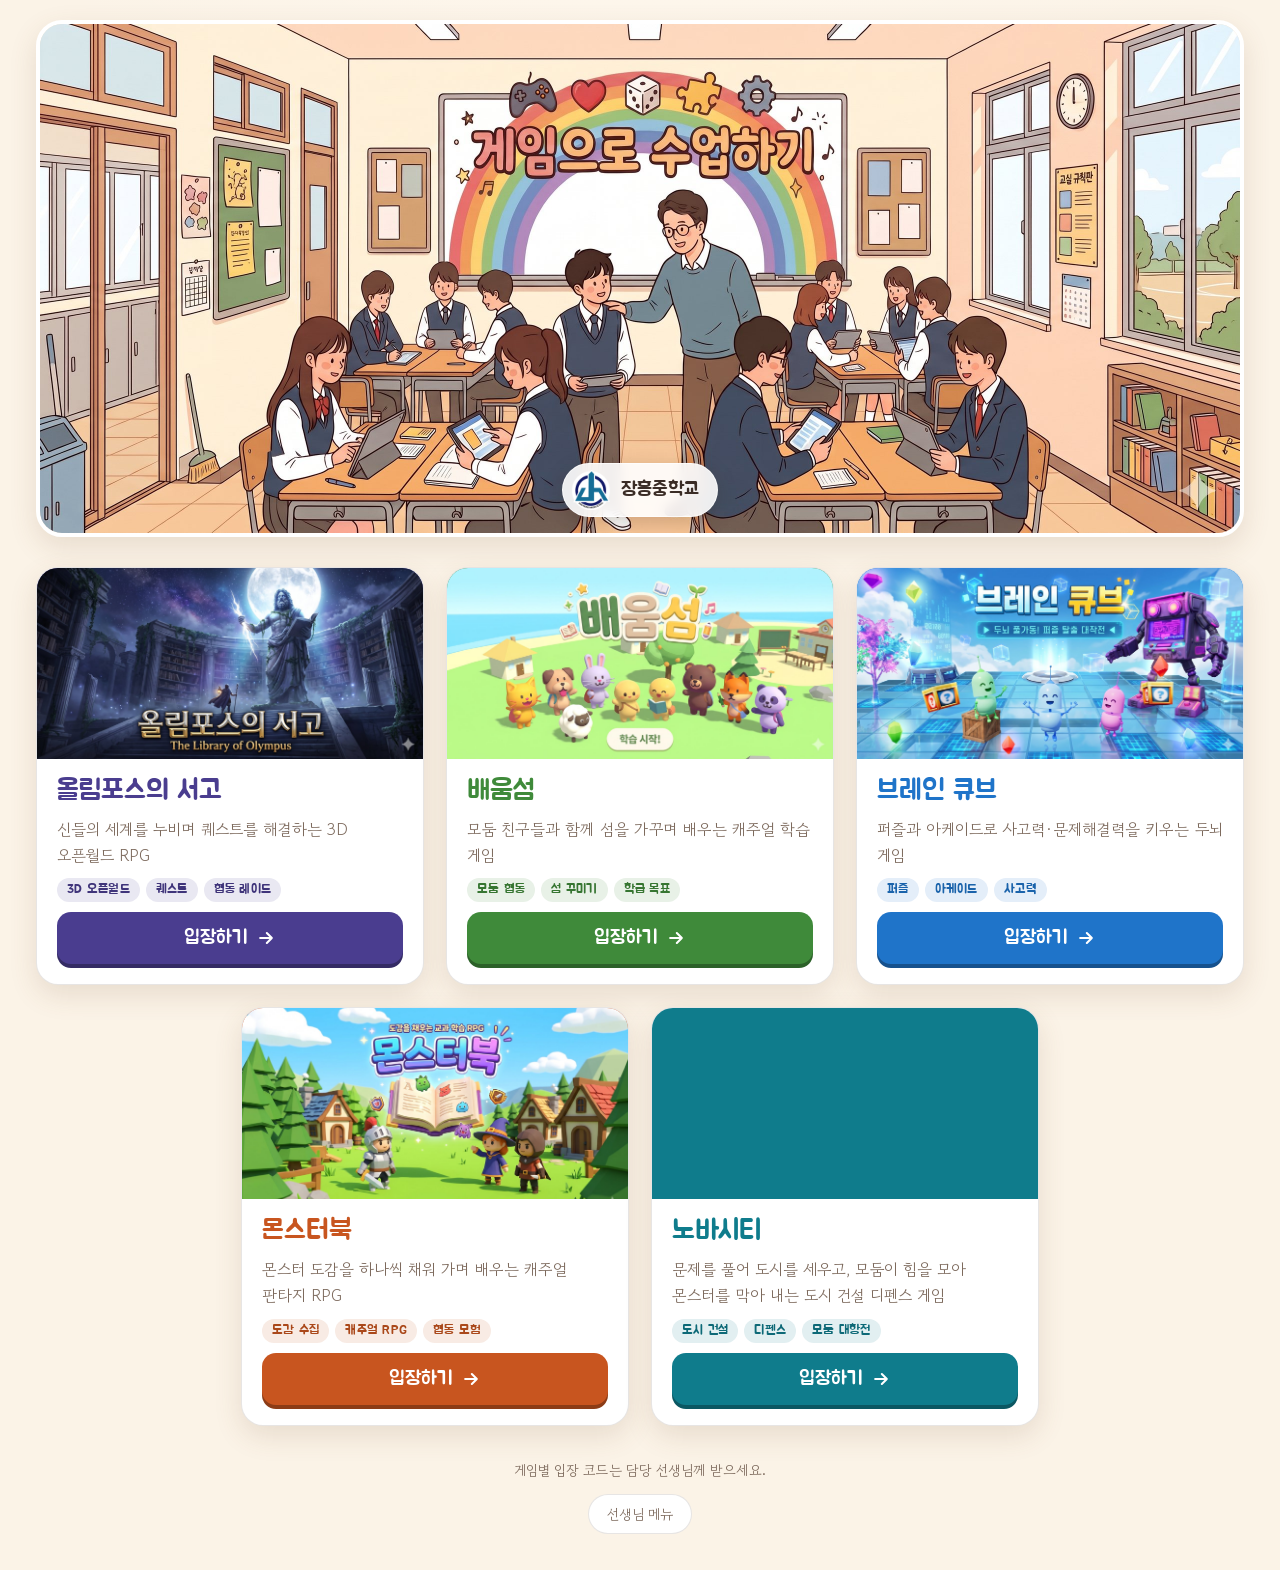
==== commit 423396d8: "Add files via upload" ====
--- a/index.html
+++ b/index.html
@@ -106,15 +106,23 @@
     max-width: 760px;
     margin: 0 auto;
   }
-  @media (min-width: 1000px) {
-    .games { grid-template-columns: repeat(3, 1fr); max-width: none; }
-  }
-  /* 게임이 4개일 때: 태블릿·작은 PC는 2×2, 넓은 PC는 한 줄에 4개 */
+  /* 태블릿·작은 PC: 한 줄에 2개 (남는 1개는 가운데) */
   @media (min-width: 700px) {
-    .games[data-count="4"] { grid-template-columns: repeat(2, 1fr); max-width: none; }
-  }
+    .games { grid-template-columns: repeat(4, 1fr); max-width: none; }
+    .games > .col { grid-column: span 2; }
+    .games > .col:nth-child(2n+1):last-child { grid-column: 2 / span 2; }
+  }
+  /* 넓은 PC: 한 줄에 3개 (마지막 줄에 남는 카드는 가운데) */
+  @media (min-width: 1100px) {
+    .games:not([data-count="4"]) { grid-template-columns: repeat(6, 1fr); }
+    .games:not([data-count="4"]) > .col:nth-child(n) { grid-column: span 2; }
+    .games:not([data-count="4"]) > .col:nth-child(3n+1):nth-last-child(2) { grid-column: 2 / span 2; }
+    .games:not([data-count="4"]) > .col:nth-child(3n+1):last-child { grid-column: 3 / span 2; }
+  }
+  /* 게임이 4개일 때: 아주 넓은 화면은 한 줄에 4개 */
   @media (min-width: 1280px) {
     .games[data-count="4"] { grid-template-columns: repeat(4, 1fr); }
+    .games[data-count="4"] > .col { grid-column: auto; }
     .games[data-count="4"] .title { font-size: 25px; }
     .games[data-count="4"] .tagline { font-size: 15px; }
   }
@@ -385,7 +393,7 @@
 <script>
 (function () {
   var cfg = window.PORTAL_CONFIG || {};
-  var ACCENTS = { olympos: '#4a3d8f', baeum: '#3f8a3a', braincube: '#1f74c9', monsterbook: '#c8551f' };
+  var ACCENTS = { olympos: '#4a3d8f', baeum: '#3f8a3a', braincube: '#1f74c9', monsterbook: '#c8551f', novacity: '#0f7c8c' };
   var FALLBACK = ['#e0663e', '#4f7be0', '#c9a12a', '#d14f8a'];
 
   function el(tag, cls, text) {
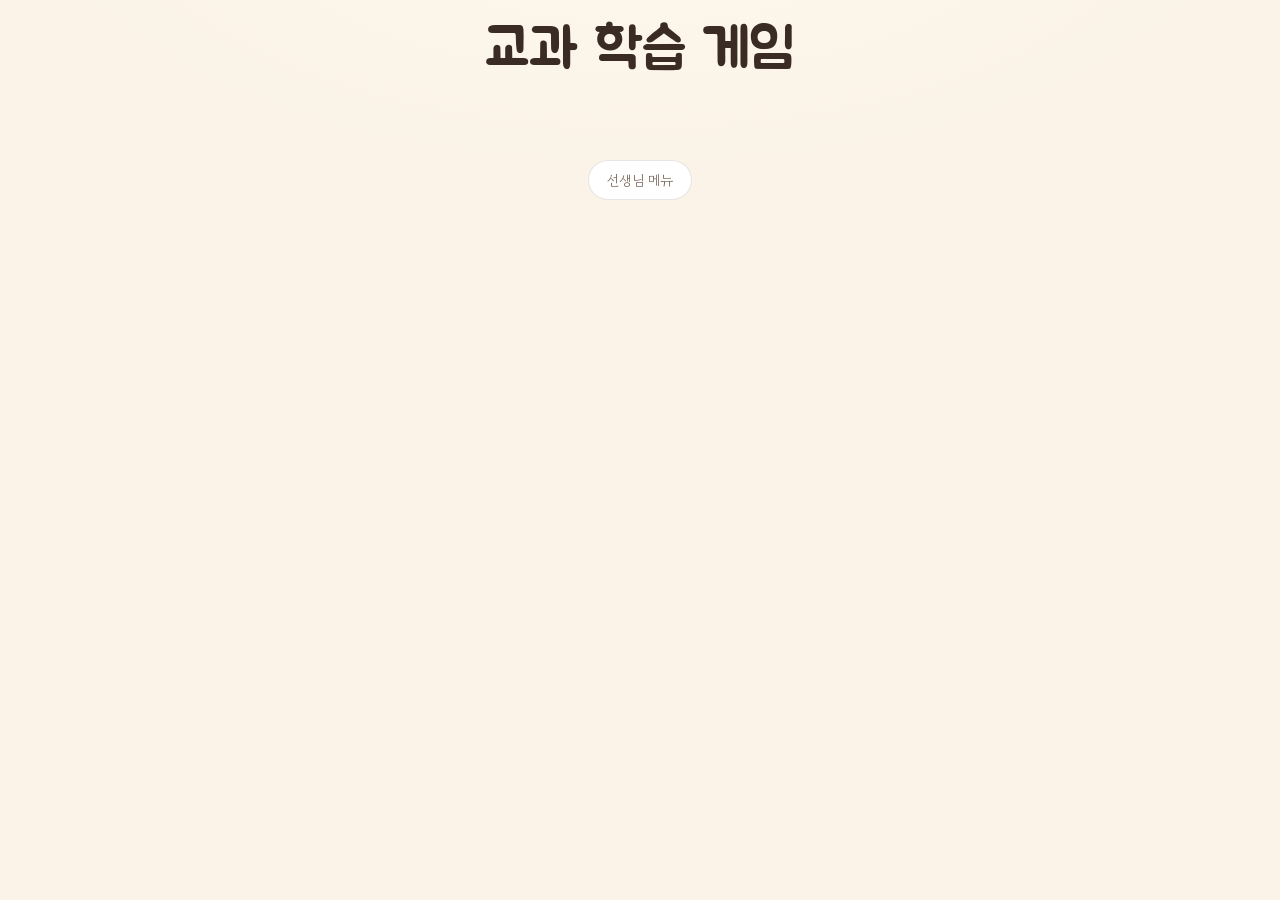
==== commit 819b5de3: "Add files via upload" ====
--- a/index.html
+++ b/index.html
@@ -393,7 +393,7 @@
 <script>
 (function () {
   var cfg = window.PORTAL_CONFIG || {};
-  var ACCENTS = { olympos: '#4a3d8f', baeum: '#3f8a3a', braincube: '#1f74c9', monsterbook: '#c8551f', novacity: '#0f7c8c' };
+  var ACCENTS = { olympos: '#4a3d8f', baeum: '#3f8a3a', braincube: '#1f74c9', monsterbook: '#c8551f', novacity: '#0f7c8c', tetraknights: '#a8338a' };
   var FALLBACK = ['#e0663e', '#4f7be0', '#c9a12a', '#d14f8a'];
 
   function el(tag, cls, text) {
